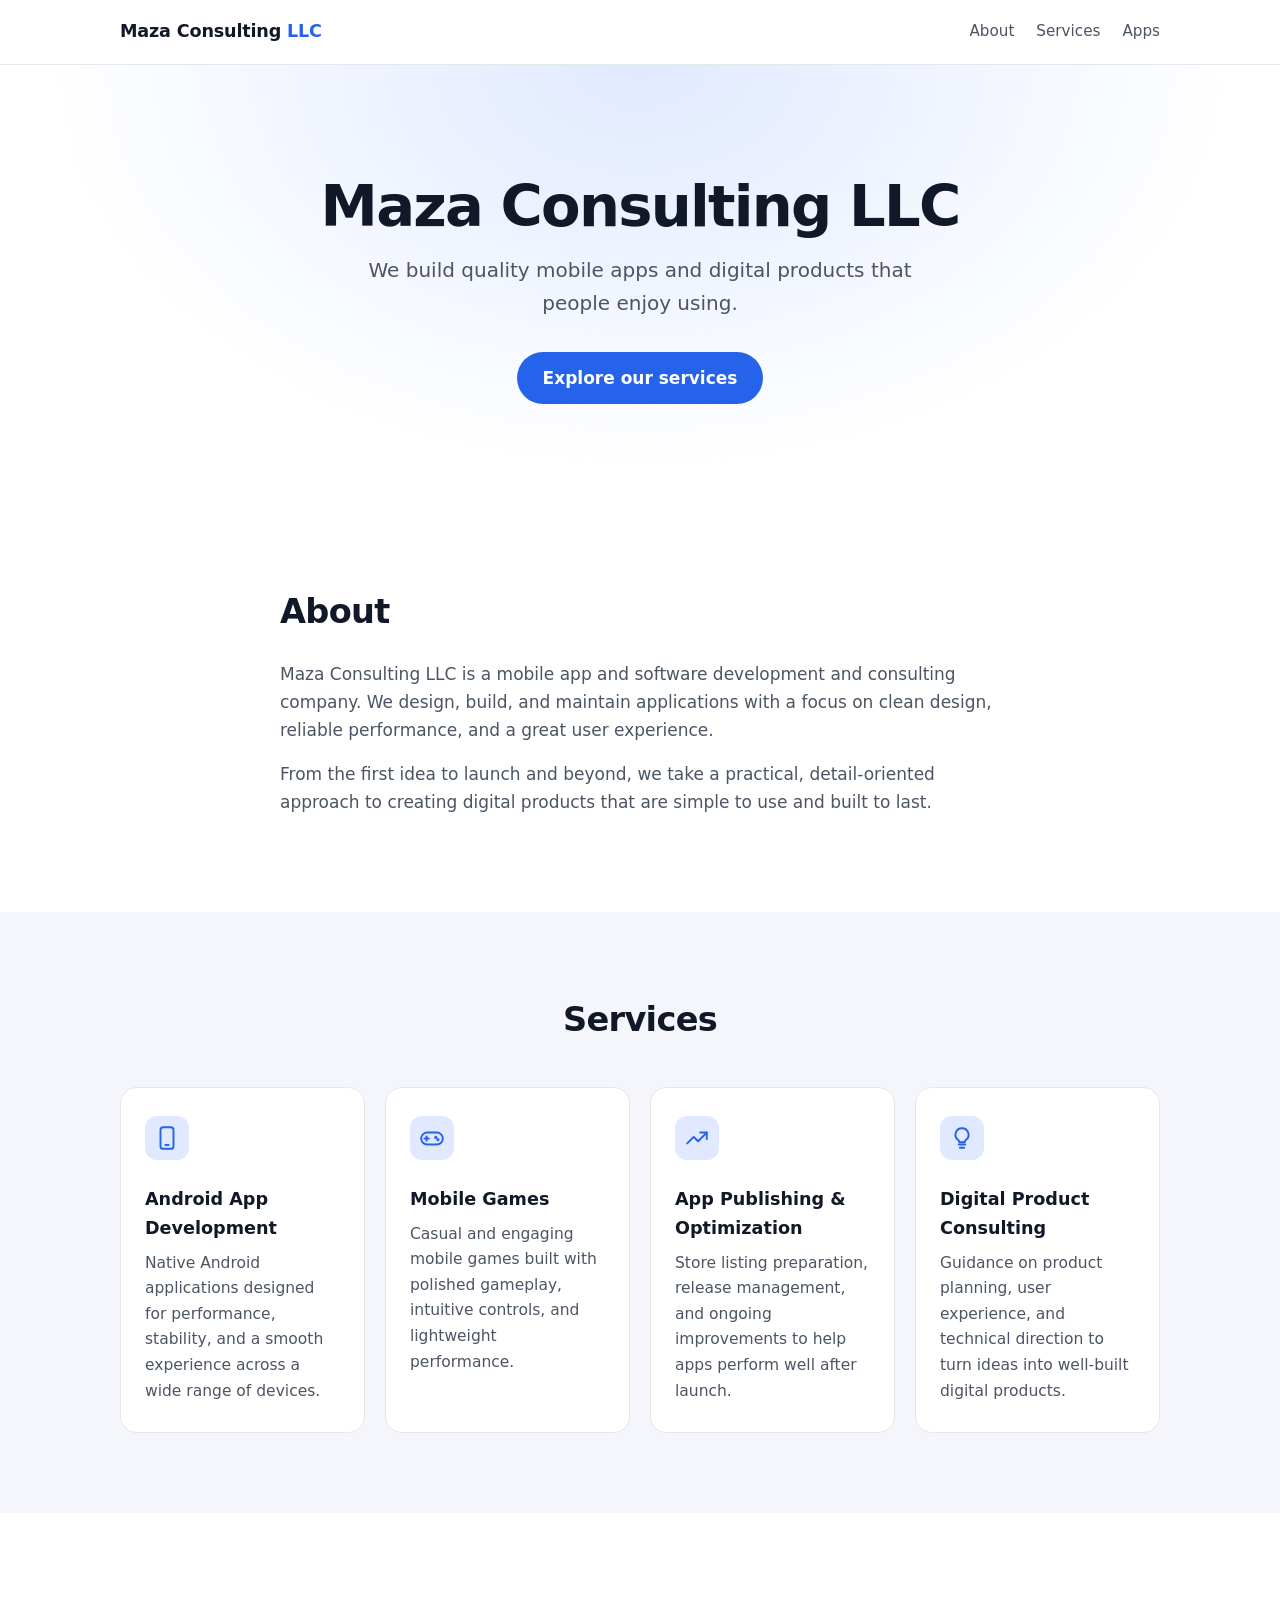
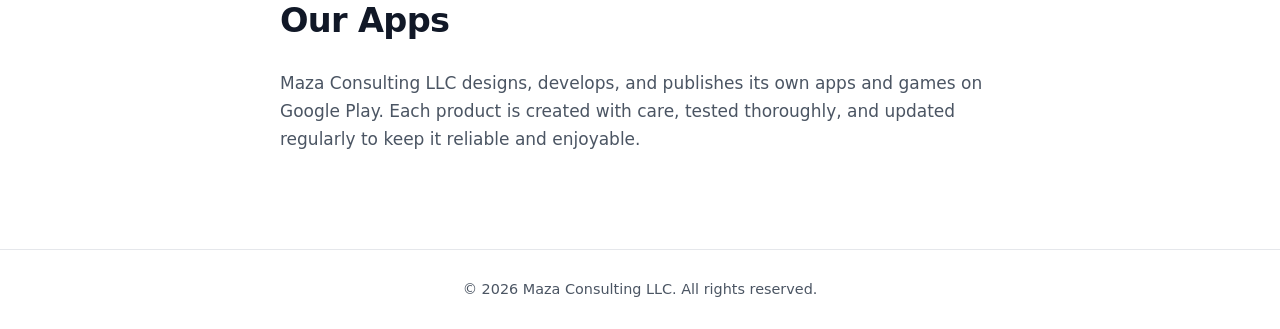
==== index.html @ 9395e9fb "Initial website for Maza Consulting LLC" ====
<!DOCTYPE html>
<html lang="en">
<head>
  <meta charset="utf-8">
  <meta name="viewport" content="width=device-width, initial-scale=1">
  <title>Maza Consulting LLC</title>
  <meta name="description" content="Maza Consulting LLC is a mobile app and software development and consulting company that designs, builds, and publishes quality apps and games for Android.">
  <meta name="color-scheme" content="light dark">
  <link rel="icon" href="data:image/svg+xml,%3Csvg xmlns='http://www.w3.org/2000/svg' viewBox='0 0 64 64'%3E%3Crect width='64' height='64' rx='14' fill='%232563eb'/%3E%3Cpath d='M16 46V18h6l10 14 10-14h6v28h-6V28l-10 14-10-14v18z' fill='%23fff'/%3E%3C/svg%3E">
  <link rel="stylesheet" href="style.css">
</head>
<body>
  <header class="site-header">
    <div class="container header-inner">
      <a class="wordmark" href="#top">Maza Consulting <span>LLC</span></a>
      <nav aria-label="Main">
        <a href="#about">About</a>
        <a href="#services">Services</a>
        <a href="#apps">Apps</a>
      </nav>
    </div>
  </header>

  <main id="top">
    <section class="hero">
      <div class="container">
        <h1>Maza Consulting LLC</h1>
        <p class="tagline">We build quality mobile apps and digital products that people enjoy using.</p>
        <a class="button" href="#services">Explore our services</a>
      </div>
    </section>

    <section id="about" class="section">
      <div class="container narrow">
        <h2>About</h2>
        <p>Maza Consulting LLC is a mobile app and software development and consulting company. We design, build, and maintain applications with a focus on clean design, reliable performance, and a great user experience.</p>
        <p>From the first idea to launch and beyond, we take a practical, detail-oriented approach to creating digital products that are simple to use and built to last.</p>
      </div>
    </section>

    <section id="services" class="section alt">
      <div class="container">
        <h2>Services</h2>
        <div class="cards">
          <article class="card">
            <svg class="icon" viewBox="0 0 24 24" aria-hidden="true"><rect x="6" y="2" width="12" height="20" rx="2.5"/><line x1="10.5" y1="18.5" x2="13.5" y2="18.5"/></svg>
            <h3>Android App Development</h3>
            <p>Native Android applications designed for performance, stability, and a smooth experience across a wide range of devices.</p>
          </article>
          <article class="card">
            <svg class="icon" viewBox="0 0 24 24" aria-hidden="true"><rect x="2" y="7" width="20" height="11" rx="5.5"/><line x1="7" y1="10.5" x2="7" y2="14.5"/><line x1="5" y1="12.5" x2="9" y2="12.5"/><circle cx="15.5" cy="11.5" r="0.6"/><circle cx="17.5" cy="13.5" r="0.6"/></svg>
            <h3>Mobile Games</h3>
            <p>Casual and engaging mobile games built with polished gameplay, intuitive controls, and lightweight performance.</p>
          </article>
          <article class="card">
            <svg class="icon" viewBox="0 0 24 24" aria-hidden="true"><polyline points="3 17 9 11 13 15 21 7"/><polyline points="15 7 21 7 21 13"/></svg>
            <h3>App Publishing &amp; Optimization</h3>
            <p>Store listing preparation, release management, and ongoing improvements to help apps perform well after launch.</p>
          </article>
          <article class="card">
            <svg class="icon" viewBox="0 0 24 24" aria-hidden="true"><path d="M9 18h6"/><path d="M10 21h4"/><path d="M12 3a6 6 0 0 0-3.5 10.9c.6.5 1 1.2 1 2.1h5c0-.9.4-1.6 1-2.1A6 6 0 0 0 12 3z"/></svg>
            <h3>Digital Product Consulting</h3>
            <p>Guidance on product planning, user experience, and technical direction to turn ideas into well-built digital products.</p>
          </article>
        </div>
      </div>
    </section>

    <section id="apps" class="section">
      <div class="container narrow">
        <h2>Our Apps</h2>
        <p>Maza Consulting LLC designs, develops, and publishes its own apps and games on Google Play. Each product is created with care, tested thoroughly, and updated regularly to keep it reliable and enjoyable.</p>
      </div>
    </section>
  </main>

  <footer class="site-footer">
    <div class="container">
      <p>© 2026 Maza Consulting LLC. All rights reserved.</p>
    </div>
  </footer>
</body>
</html>
---- style.css ----
:root {
  --bg: #ffffff;
  --bg-alt: #f4f6fb;
  --surface: #ffffff;
  --text: #111827;
  --muted: #4b5563;
  --border: #e5e7eb;
  --accent: #2563eb;
  --accent-soft: #e0e9ff;
  --on-accent: #ffffff;
}

@media (prefers-color-scheme: dark) {
  :root {
    --bg: #0b1120;
    --bg-alt: #111a2e;
    --surface: #16213a;
    --text: #e5e7eb;
    --muted: #9ca3af;
    --border: #24314f;
    --accent: #60a5fa;
    --accent-soft: #1e3a6b;
    --on-accent: #0b1120;
  }
}

* { box-sizing: border-box; }

html { scroll-behavior: smooth; }

body {
  margin: 0;
  font-family: system-ui, -apple-system, "Segoe UI", Roboto, "Helvetica Neue", Arial, sans-serif;
  font-size: 17px;
  line-height: 1.65;
  color: var(--text);
  background: var(--bg);
  -webkit-font-smoothing: antialiased;
}

.container { max-width: 1080px; margin: 0 auto; padding: 0 20px; }
.narrow { max-width: 760px; }

/* Header */
.site-header {
  position: sticky;
  top: 0;
  z-index: 10;
  background: color-mix(in srgb, var(--bg) 88%, transparent);
  backdrop-filter: blur(10px);
  -webkit-backdrop-filter: blur(10px);
  border-bottom: 1px solid var(--border);
}
.header-inner {
  display: flex;
  align-items: center;
  justify-content: space-between;
  gap: 16px;
  min-height: 64px;
  flex-wrap: wrap;
}
.wordmark {
  font-weight: 800;
  font-size: 1.1rem;
  letter-spacing: -0.01em;
  color: var(--text);
  text-decoration: none;
}
.wordmark span { color: var(--accent); }
nav { display: flex; gap: 22px; }
nav a {
  color: var(--muted);
  text-decoration: none;
  font-weight: 500;
  font-size: 0.95rem;
}
nav a:hover, nav a:focus-visible { color: var(--accent); }

/* Hero */
.hero {
  padding: 110px 0 100px;
  text-align: center;
  background:
    radial-gradient(ellipse at top, var(--accent-soft), transparent 65%),
    var(--bg);
}
.hero h1 {
  margin: 0 0 16px;
  font-size: clamp(2.2rem, 6vw, 3.6rem);
  line-height: 1.1;
  letter-spacing: -0.03em;
}
.tagline {
  margin: 0 auto 32px;
  max-width: 600px;
  font-size: clamp(1.05rem, 2.4vw, 1.25rem);
  color: var(--muted);
}
.button {
  display: inline-block;
  padding: 12px 26px;
  border-radius: 999px;
  background: var(--accent);
  color: var(--on-accent);
  font-weight: 600;
  text-decoration: none;
  transition: transform 0.15s ease, opacity 0.15s ease;
}
.button:hover { opacity: 0.9; transform: translateY(-1px); }

/* Sections */
.section { padding: 80px 0; scroll-margin-top: 64px; }
.section.alt { background: var(--bg-alt); }
.section h2 {
  margin: 0 0 20px;
  font-size: clamp(1.6rem, 4vw, 2.1rem);
  letter-spacing: -0.02em;
}
.section p { color: var(--muted); margin: 0 0 16px; }
#services h2 { text-align: center; margin-bottom: 40px; }

/* Cards */
.cards {
  display: grid;
  grid-template-columns: repeat(auto-fit, minmax(230px, 1fr));
  gap: 20px;
}
.card {
  background: var(--surface);
  border: 1px solid var(--border);
  border-radius: 16px;
  padding: 28px 24px;
  transition: transform 0.15s ease, box-shadow 0.15s ease;
}
.card:hover {
  transform: translateY(-3px);
  box-shadow: 0 10px 30px rgba(0, 0, 0, 0.08);
}
.card h3 { margin: 16px 0 8px; font-size: 1.1rem; }
.card p { margin: 0; font-size: 0.97rem; }
.icon {
  width: 44px;
  height: 44px;
  padding: 9px;
  border-radius: 12px;
  background: var(--accent-soft);
  stroke: var(--accent);
  fill: none;
  stroke-width: 1.8;
  stroke-linecap: round;
  stroke-linejoin: round;
}

/* Footer */
.site-footer {
  border-top: 1px solid var(--border);
  padding: 28px 0;
  text-align: center;
}
.site-footer p { margin: 0; color: var(--muted); font-size: 0.9rem; }

/* 404 */
.notfound {
  min-height: calc(100vh - 150px);
  display: flex;
  align-items: center;
  text-align: center;
}
.notfound h1 { font-size: clamp(3rem, 12vw, 5.5rem); margin: 0; color: var(--accent); }
.notfound p { color: var(--muted); margin: 8px 0 28px; }

@media (max-width: 560px) {
  .header-inner { justify-content: center; padding: 10px 20px; }
  nav { gap: 18px; }
  .hero { padding: 80px 0 72px; }
  .section { padding: 60px 0; scroll-margin-top: 100px; }
}
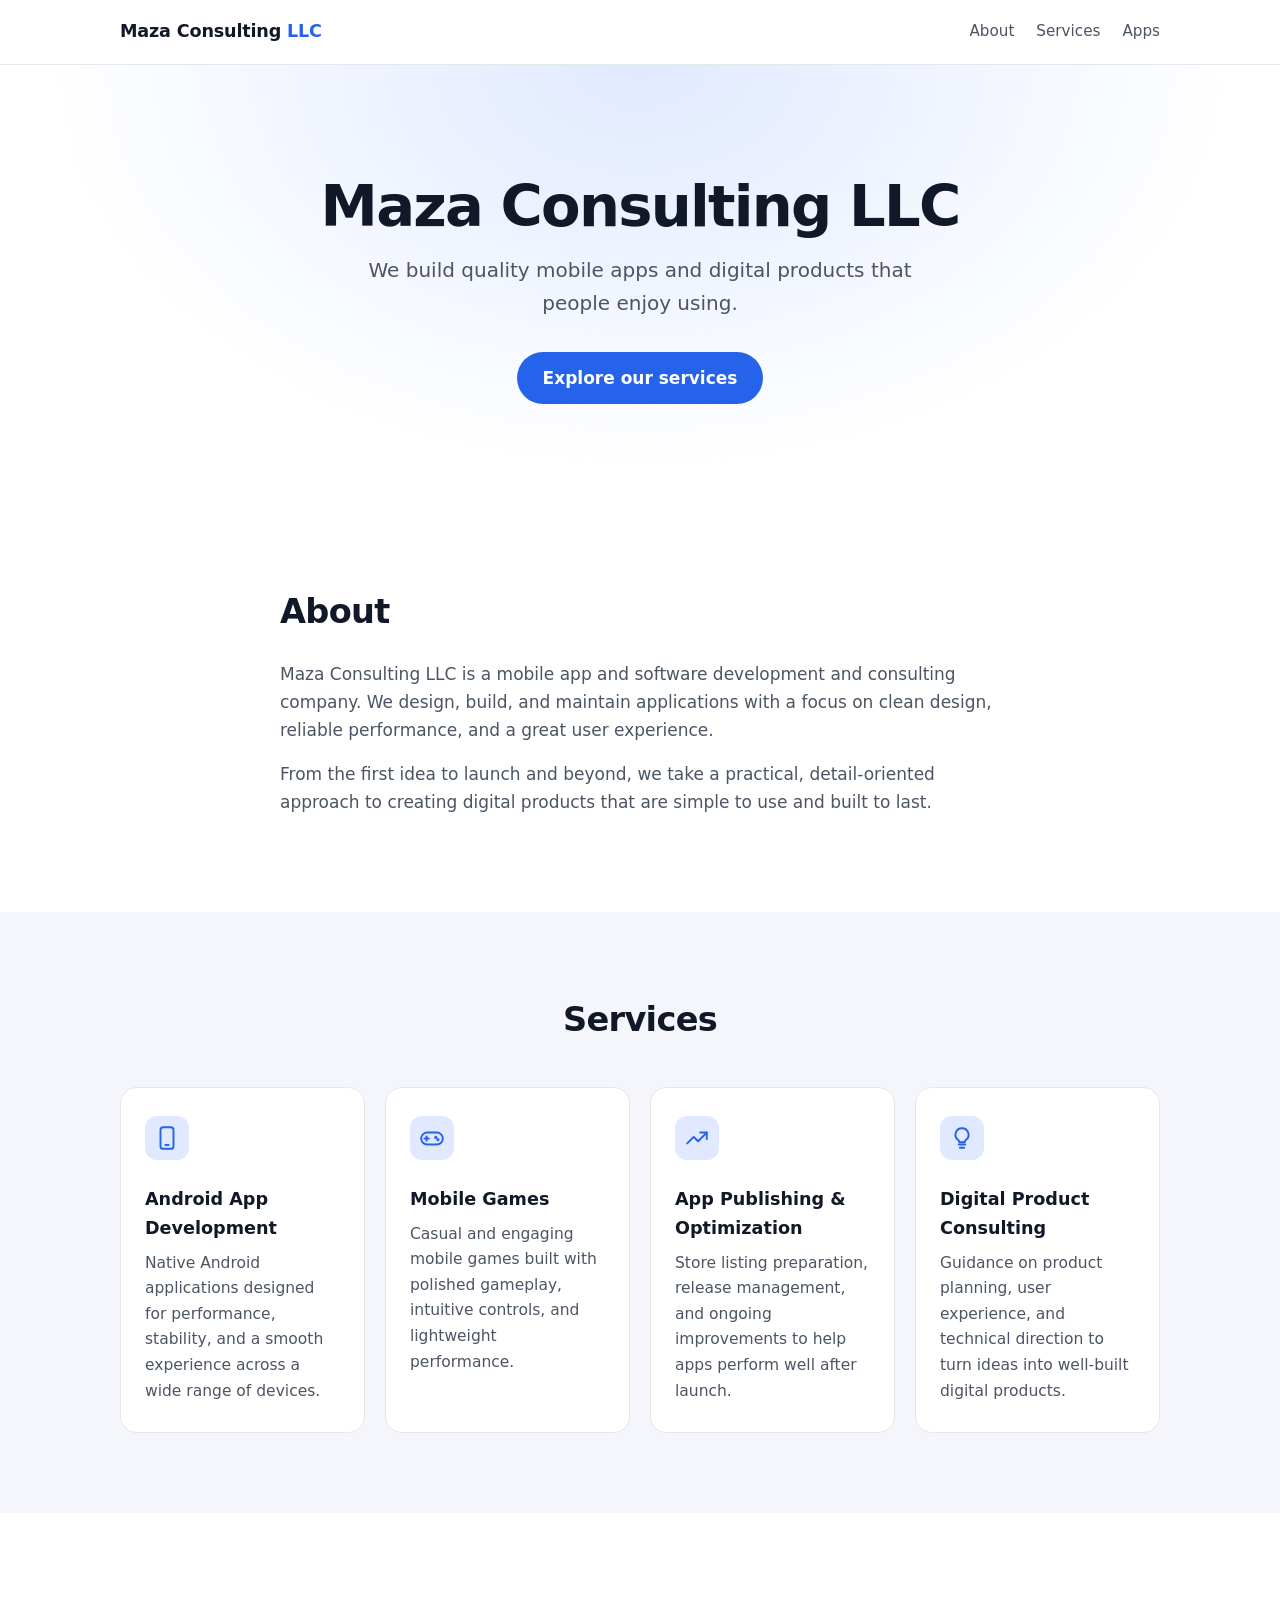
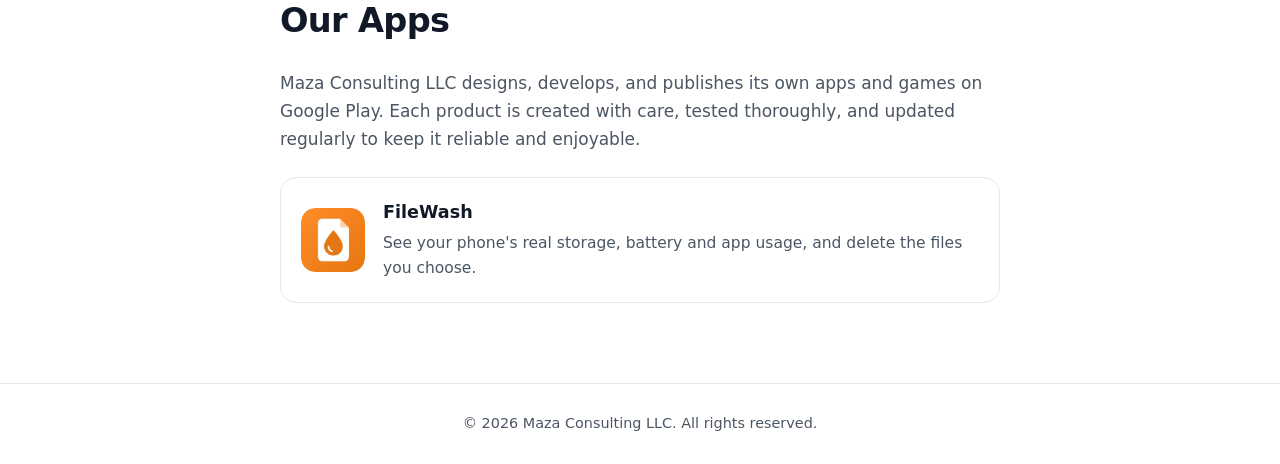
==== commit 3e26071f: "Add FileWash landing page and privacy policy Add /filewash/ and /filewash/privacy-policy/ for the re" ====
--- a/index.html
+++ b/index.html
@@ -70,6 +70,13 @@
       <div class="container narrow">
         <h2>Our Apps</h2>
         <p>Maza Consulting LLC designs, develops, and publishes its own apps and games on Google Play. Each product is created with care, tested thoroughly, and updated regularly to keep it reliable and enjoyable.</p>
+        <a class="card app-card" href="filewash/">
+          <img src="filewash/img/icon-192.webp" width="64" height="64" loading="lazy" alt="">
+          <div>
+            <h3>FileWash</h3>
+            <p>See your phone's real storage, battery and app usage, and delete the files you choose.</p>
+          </div>
+        </a>
       </div>
     </section>
   </main>
--- a/style.css
+++ b/style.css
@@ -151,6 +151,19 @@
   stroke-linejoin: round;
 }
 
+/* App list */
+.app-card {
+  display: flex;
+  align-items: center;
+  gap: 18px;
+  margin-top: 24px;
+  padding: 20px;
+  color: var(--text);
+  text-decoration: none;
+}
+.app-card img { flex: none; border-radius: 14px; }
+.app-card h3 { margin: 0 0 4px; }
+
 /* Footer */
 .site-footer {
   border-top: 1px solid var(--border);
